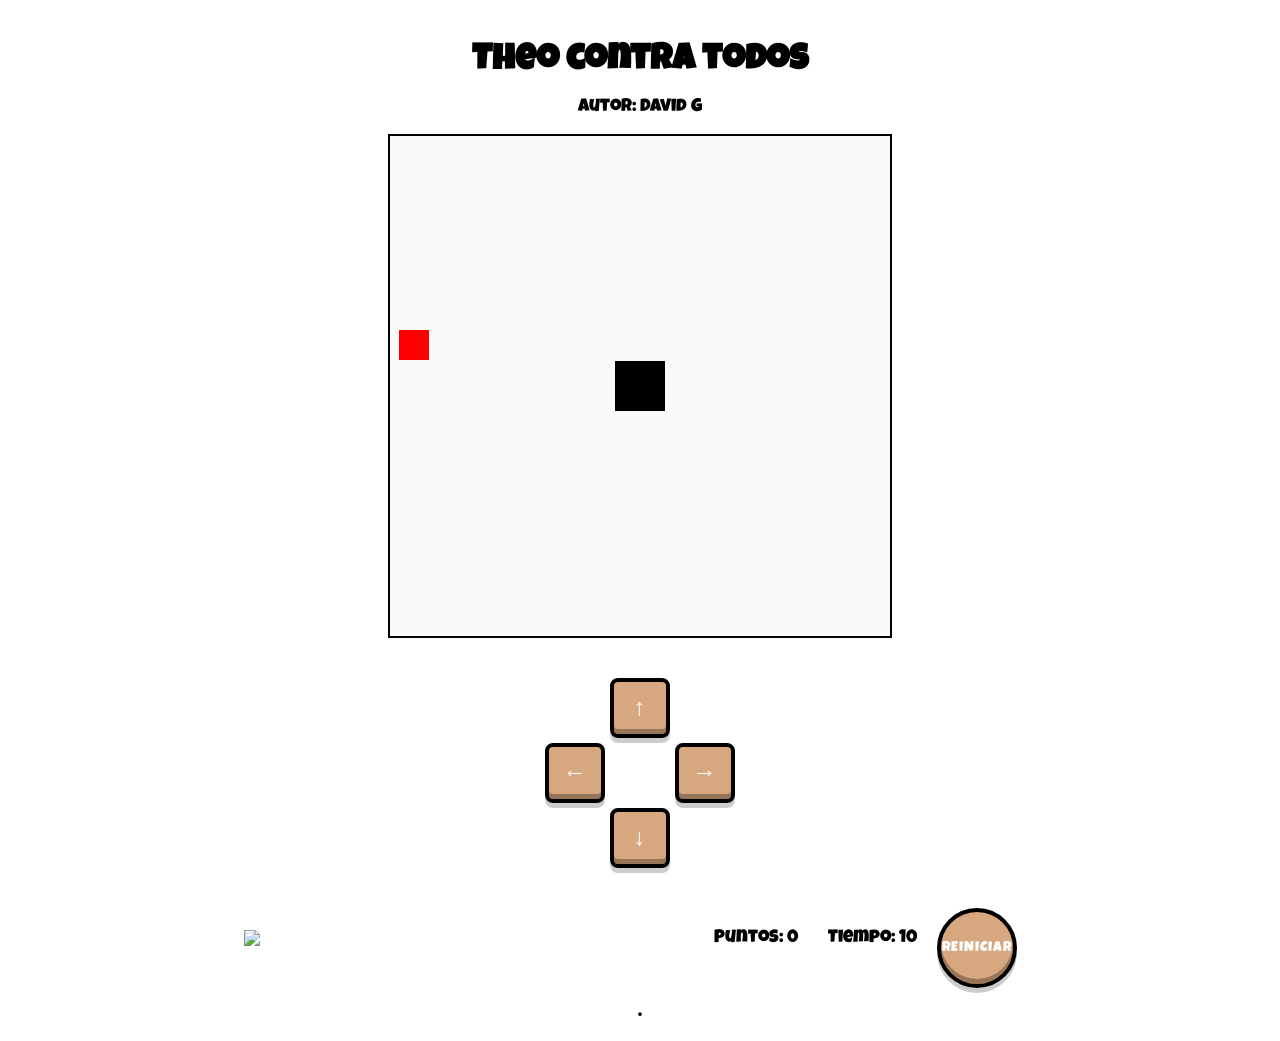
==== index.html @ 67c12b0c "Add files via upload" ====
<!DOCTYPE html>
<html>
<head>
  <title>Theo contra todos</title>
  <link rel="stylesheet" href="cazando.css">
  <link href="https://fonts.googleapis.com/css2?family=Luckiest+Guy&display=swap" rel="stylesheet">

<link rel="stylesheet" href="cazando.css">
  <script src="utils.js"></script>
  

</head>

<body onload="iniciarJuego()">

  <h1>Theo contra todos</h1>
  <p>Autor: David G </p>


  <canvas id="areaJuego" width="500" height="500"></canvas>
  <div class="control-pad">
  <button class="btn-direccion arriba" onclick="mover('arriba')">↑</button>
  <button class="btn-direccion izquierda" onclick="mover('izquierda')">←</button>
  <button class="btn-direccion derecha" onclick="mover('derecha')">→</button>
  <button class="btn-direccion abajo" onclick="mover('abajo')">↓</button>
</div>
  <div class="contenedor-juego">
  <img src="teo contra todos.png" class="imagen-lateral">

  <div class="panel">
    <span>Puntos: <span id="puntos">0</span></span>
    <span>Tiempo: <span id="tiempo">10</span></span>
  </div>

  <div class="controles">
    <button id="btnReiniciar">REINICIAR</button>
  </div>

  <p id="mensaje"></p>
  <script src="cazando.js"></script>

  
  
</div>

</body>
</html>.
---- cazando.css ----
body {
  text-align: center;
  font-family: Arial, sans-serif;
  background-image: url("theo.jpeg")  ;
  background-size: cover;       
  background-position: center;  
  background-repeat: no-repeat;
  margin: 0;
  padding: 20px;
  color: #000000;

  text-align: center;
  
  font-family: 'Luckiest Guy', cursive;
  font-size: large; 
}



h1 {
  margin-bottom: 5px;
  color: rgb(0, 0, 0);
}

.panel {
  margin: 15px 0;
  font-size: 18px;
  display: flex;
  justify-content: center;
  gap: 30px;
}

canvas {
  background: rgba(236, 236, 236, 0.26);
  border: 2px solid black;
}

.controles {
  margin-top: 20px;
}

button {
 
  width: 80px;          
  height: 80px;          
  border-radius: 50%;   
  
 
  font-family: 'Luckiest Guy', cursive;
  font-size: 0.9rem;     
  color: #fff;
  text-transform: uppercase;
  letter-spacing: 1px;
  display: flex;         
  align-items: center;
  justify-content: center;
  text-align: center;
  

  background-color: #b65d148a; 
  border: 4px solid #000000;   
  

  box-shadow: 
    inset 0 -5px 0 rgba(0,0,0,0.3),
    0 5px 0 rgba(0,0,0,0.2);      
  

  cursor: pointer;
  transition: all 0.1s ease;
  margin: 15px auto;    
}

.control-pad {
  display: grid;

  grid-template-columns: repeat(3, 60px);

  grid-template-rows: repeat(3, 60px);
  gap: 5px;
  justify-content: center;
  margin: 20px auto;
}

.arriba {
  grid-column: 2; 
  grid-row: 1;   
}

.izquierda {
  grid-column: 1; 
  grid-row: 2;    
}

.derecha {
  grid-column: 3; 
  grid-row: 2;   
}

.abajo {
  grid-column: 2; 
  grid-row: 3;   
}


.btn-direccion {
  width: 60px !important;
  height: 60px !important;
  border-radius: 8px !important; 
  padding: 0;
  font-size: 1.5rem;
}

button:hover {
  background-color: #e74c3c; 
  box-shadow: 
    inset 0 -5px 0 rgba(0,0,0,0.3),
    0 8px 0 rgba(0,0,0,0.3);     
  transform: translateY(-2px); 
}

button:active {
  transform: translateY(3px); 
  
  
  box-shadow: 
    inset 0 2px 5px rgba(0,0,0,0.5), 
    0 1px 0 rgba(0,0,0,0.1);        
}

button:hover {
  background-color: #f39c12; 
  transform: translateY(-2px); 
  border-bottom-width: 7px; 
}

button:active {
  transform: translateY(3px); 
  border-bottom: 2px solid #a04000; 
  /* Nota: No necesitas repetir width ni padding aquí, ya los hereda del 'button' */
}

.contenedor-juego {
  display: flex;        
  align-items: center;   
  justify-content: center; 
  gap: 20px;           
}

.imagen-lateral {
  width: 450px;       
  height: auto;
}
---- cazando.css ----
body {
  text-align: center;
  font-family: Arial, sans-serif;
  background-image: url("theo.jpeg")  ;
  background-size: cover;       
  background-position: center;  
  background-repeat: no-repeat;
  margin: 0;
  padding: 20px;
  color: #000000;

  text-align: center;
  
  font-family: 'Luckiest Guy', cursive;
  font-size: large; 
}



h1 {
  margin-bottom: 5px;
  color: rgb(0, 0, 0);
}

.panel {
  margin: 15px 0;
  font-size: 18px;
  display: flex;
  justify-content: center;
  gap: 30px;
}

canvas {
  background: rgba(236, 236, 236, 0.26);
  border: 2px solid black;
}

.controles {
  margin-top: 20px;
}

button {
 
  width: 80px;          
  height: 80px;          
  border-radius: 50%;   
  
 
  font-family: 'Luckiest Guy', cursive;
  font-size: 0.9rem;     
  color: #fff;
  text-transform: uppercase;
  letter-spacing: 1px;
  display: flex;         
  align-items: center;
  justify-content: center;
  text-align: center;
  

  background-color: #b65d148a; 
  border: 4px solid #000000;   
  

  box-shadow: 
    inset 0 -5px 0 rgba(0,0,0,0.3),
    0 5px 0 rgba(0,0,0,0.2);      
  

  cursor: pointer;
  transition: all 0.1s ease;
  margin: 15px auto;    
}

.control-pad {
  display: grid;

  grid-template-columns: repeat(3, 60px);

  grid-template-rows: repeat(3, 60px);
  gap: 5px;
  justify-content: center;
  margin: 20px auto;
}

.arriba {
  grid-column: 2; 
  grid-row: 1;   
}

.izquierda {
  grid-column: 1; 
  grid-row: 2;    
}

.derecha {
  grid-column: 3; 
  grid-row: 2;   
}

.abajo {
  grid-column: 2; 
  grid-row: 3;   
}


.btn-direccion {
  width: 60px !important;
  height: 60px !important;
  border-radius: 8px !important; 
  padding: 0;
  font-size: 1.5rem;
}

button:hover {
  background-color: #e74c3c; 
  box-shadow: 
    inset 0 -5px 0 rgba(0,0,0,0.3),
    0 8px 0 rgba(0,0,0,0.3);     
  transform: translateY(-2px); 
}

button:active {
  transform: translateY(3px); 
  
  
  box-shadow: 
    inset 0 2px 5px rgba(0,0,0,0.5), 
    0 1px 0 rgba(0,0,0,0.1);        
}

button:hover {
  background-color: #f39c12; 
  transform: translateY(-2px); 
  border-bottom-width: 7px; 
}

button:active {
  transform: translateY(3px); 
  border-bottom: 2px solid #a04000; 
  /* Nota: No necesitas repetir width ni padding aquí, ya los hereda del 'button' */
}

.contenedor-juego {
  display: flex;        
  align-items: center;   
  justify-content: center; 
  gap: 20px;           
}

.imagen-lateral {
  width: 450px;       
  height: auto;
}
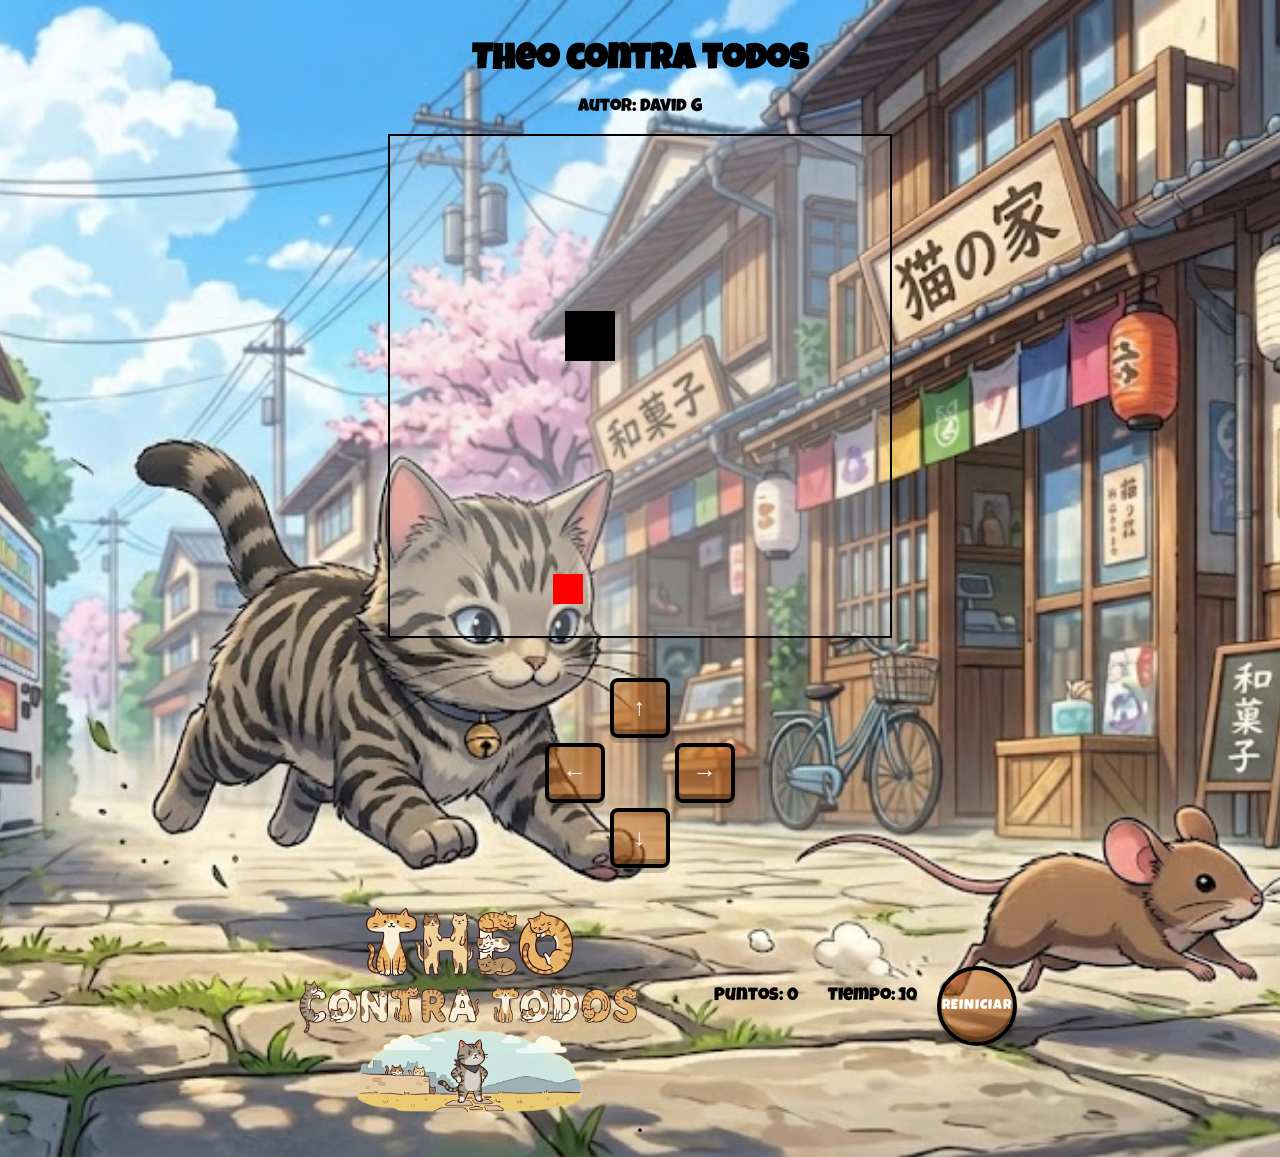
==== commit aa075173: "cambios tutoria" ====
--- a/index.html
+++ b/index.html
@@ -1,47 +1,47 @@
-<!DOCTYPE html>
-<html>
-<head>
-  <title>Theo contra todos</title>
-  <link rel="stylesheet" href="cazando.css">
-  <link href="https://fonts.googleapis.com/css2?family=Luckiest+Guy&display=swap" rel="stylesheet">
-
-<link rel="stylesheet" href="cazando.css">
-  <script src="utils.js"></script>
-  
-
-</head>
-
-<body onload="iniciarJuego()">
-
-  <h1>Theo contra todos</h1>
-  <p>Autor: David G </p>
-
-
-  <canvas id="areaJuego" width="500" height="500"></canvas>
-  <div class="control-pad">
-  <button class="btn-direccion arriba" onclick="mover('arriba')">↑</button>
-  <button class="btn-direccion izquierda" onclick="mover('izquierda')">←</button>
-  <button class="btn-direccion derecha" onclick="mover('derecha')">→</button>
-  <button class="btn-direccion abajo" onclick="mover('abajo')">↓</button>
-</div>
-  <div class="contenedor-juego">
-  <img src="teo contra todos.png" class="imagen-lateral">
-
-  <div class="panel">
-    <span>Puntos: <span id="puntos">0</span></span>
-    <span>Tiempo: <span id="tiempo">10</span></span>
-  </div>
-
-  <div class="controles">
-    <button id="btnReiniciar">REINICIAR</button>
-  </div>
-
-  <p id="mensaje"></p>
-  <script src="cazando.js"></script>
-
-  
-  
-</div>
-
-</body>
+<!DOCTYPE html>
+<html>
+<head>
+  <title>Theo contra todos</title>
+  <link rel="stylesheet" href="cazando.css">
+  <link href="https://fonts.googleapis.com/css2?family=Luckiest+Guy&display=swap" rel="stylesheet">
+
+<link rel="stylesheet" href="cazando.css">
+  <script src="utils.js"></script>
+  
+
+</head>
+
+<body onload="iniciarJuego()">
+
+  <h1>Theo contra todos</h1>
+  <p>Autor: David G </p>
+
+
+  <canvas id="areaJuego" width="500" height="500"></canvas>
+  <div class="control-pad">
+  <button class="btn-direccion arriba" onclick="mover('arriba')">↑</button>
+  <button class="btn-direccion izquierda" onclick="mover('izquierda')">←</button>
+  <button class="btn-direccion derecha" onclick="mover('derecha')">→</button>
+  <button class="btn-direccion abajo" onclick="mover('abajo')">↓</button>
+</div>
+  <div class="contenedor-juego">
+  <img src="teo contra todos.png" class="imagen-lateral">
+
+  <div class="panel">
+    <span>Puntos: <span id="puntos">0</span></span>
+    <span>Tiempo: <span id="tiempo">10</span></span>
+  </div>
+
+  <div class="controles">
+    <button id="btnReiniciar">REINICIAR</button>
+  </div>
+
+  <p id="mensaje"></p>
+  <script src="cazando.js"></script>
+
+  
+  
+</div>
+
+</body>
 </html>.
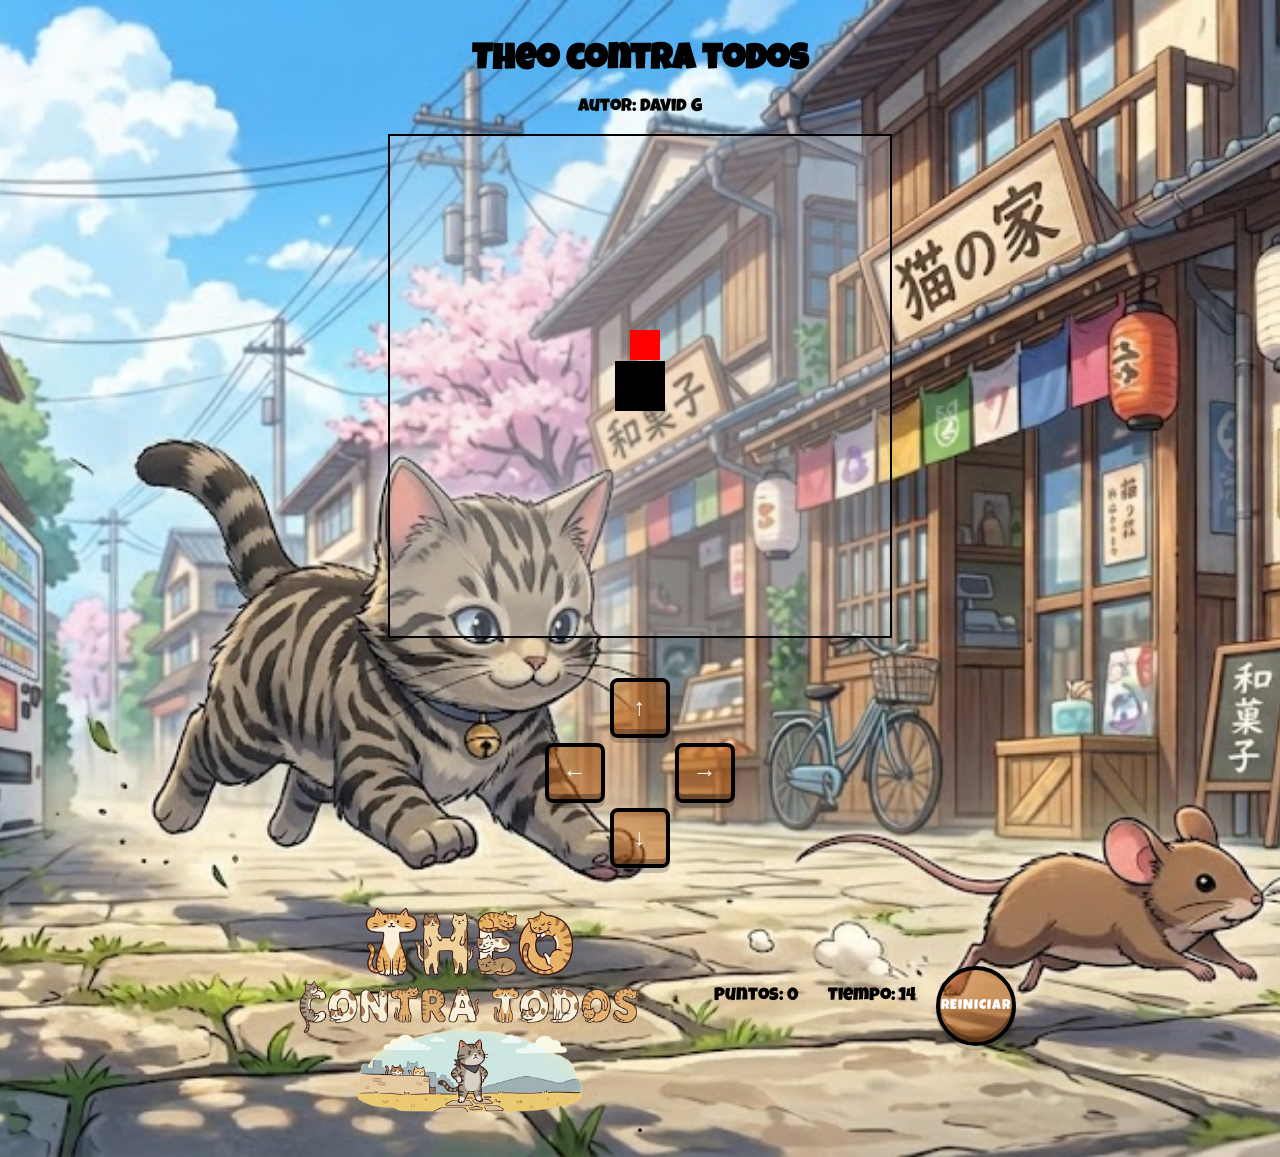
==== commit 5063bac3: "cambio tiempo a 15 segundos" ====
--- a/index.html
+++ b/index.html
@@ -29,7 +29,7 @@
 
   <div class="panel">
     <span>Puntos: <span id="puntos">0</span></span>
-    <span>Tiempo: <span id="tiempo">10</span></span>
+    <span>Tiempo: <span id="tiempo">15</span></span>
   </div>
 
   <div class="controles">
@@ -37,11 +37,13 @@
   </div>
 
   <p id="mensaje"></p>
-  <script src="cazando.js"></script>
+ 
+
+  
 
   
   
 </div>
-
+ <script src="cazando.js"></script>
 </body>
 </html>.
